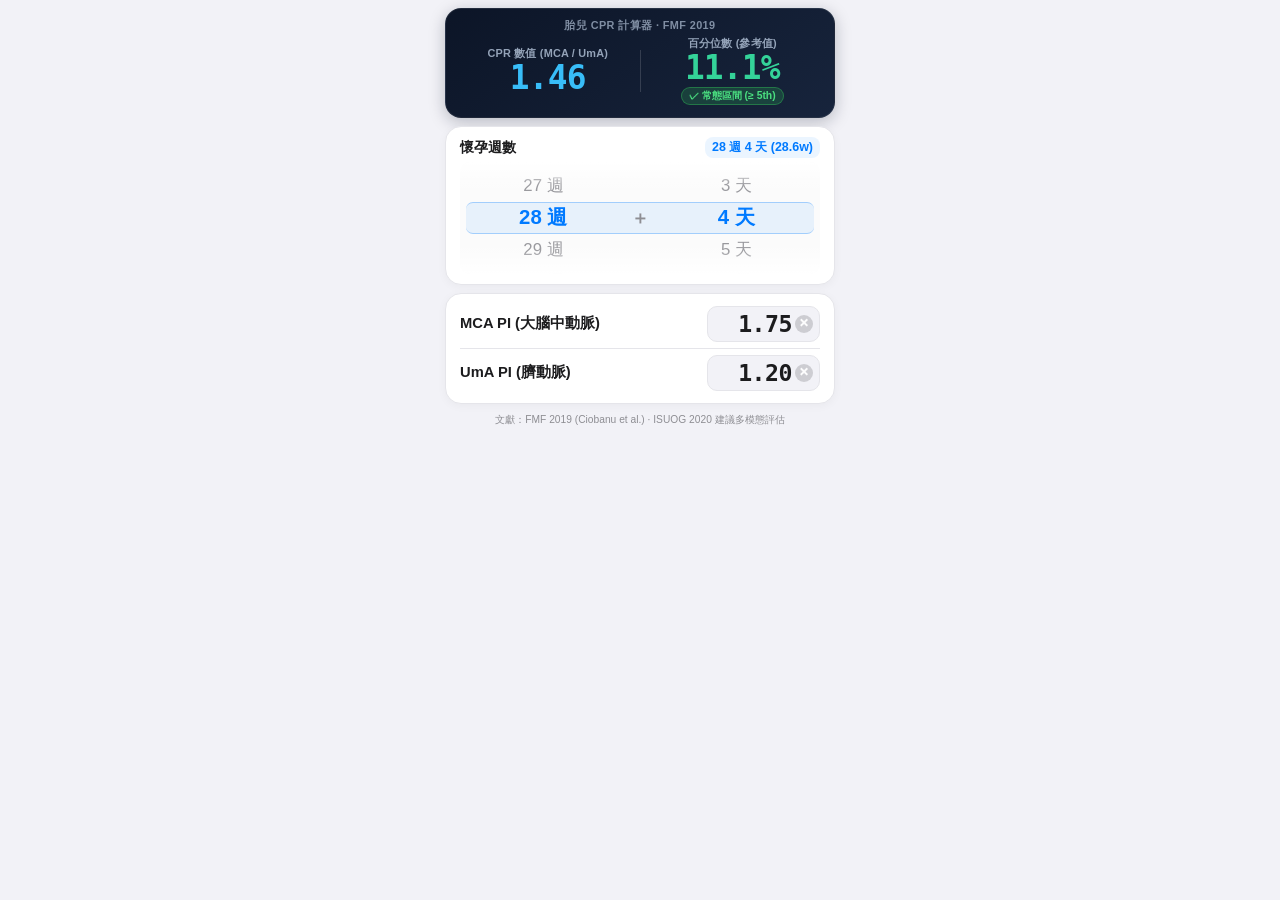
==== ios/FetalDoppler/WebAssets/index.html @ b52ac8c4 "feat(ios-minimal): 建立完整 iOS 原生 Xcode 專案 (SwiftUI + WKWebView Container + 1024x1024 AppIcon + 離線 WebA" ====
<!DOCTYPE html>
<html lang="zh-TW">
<head>
  <meta charset="UTF-8" />
  <meta name="viewport" content="width=device-width, initial-scale=1.0, maximum-scale=1.0, user-scalable=no, viewport-fit=cover" />
  <title>胎兒多普勒 CPR 計算器</title>
  <link rel="stylesheet" href="styles.css" />
</head>
<body class="ios-app-body">

  <div class="app-container">
    
    <!-- 1. 核心結果卡片 (整合標題 ＋ CPR 數值 ＆ 百分位數，極致緊湊) -->
    <header class="result-card">
      <div class="card-top-title">胎兒 CPR 計算器 · FMF 2019</div>

      <div class="result-data-row">
        <!-- CPR 數值 -->
        <div class="result-col">
          <span class="result-label">CPR 數值 (MCA / UmA)</span>
          <div class="result-value" id="res-cpr-val">1.46</div>
        </div>

        <div class="result-divider"></div>

        <!-- 百分位數 -->
        <div class="result-col">
          <span class="result-label">百分位數 (參考值)</span>
          <div class="result-value" id="res-centile-val">22.6%</div>
          <span id="res-status-badge" class="status-badge badge-normal">✓ 常態區間 (≥ 5th)</span>
        </div>
      </div>
    </header>

    <!-- 2. 懷孕週數轉輪 (緊湊型 iOS Wheel Picker，零遮擋) -->
    <section class="ios-card wheel-card">
      <div class="card-header">
        <span class="card-title">懷孕週數</span>
        <span class="card-highlight" id="ga-selected-display">22 週 2 天 (22.3w)</span>
      </div>

      <div class="ios-picker-wrapper">
        <!-- 中心選取光帶 -->
        <div class="picker-selection-indicator"></div>
        <!-- 漸層深度遮罩 -->
        <div class="picker-fade-mask"></div>

        <!-- 週數滾輪 (20 ~ 42 週) -->
        <div class="picker-column" id="picker-col-weeks">
          <div class="picker-wheel" id="wheel-weeks">
            <!-- 由 JavaScript 自動生成 -->
          </div>
        </div>

        <div class="picker-divider">＋</div>

        <!-- 天數滾輪 (0 ~ 6 天) -->
        <div class="picker-column" id="picker-col-days">
          <div class="picker-wheel" id="wheel-days">
            <!-- 由 JavaScript 自動生成 -->
          </div>
        </div>
      </div>
    </section>

    <!-- 3. MCA PI 與 UmA PI 數字輸入群組 (單行緊湊化) -->
    <section class="ios-card inputs-card">
      <div class="doppler-input-row">
        <label class="doppler-title" for="input-mca">MCA PI (大腦中動脈)</label>
        <div class="input-field-box">
          <input type="text" inputmode="decimal" id="input-mca" class="ios-number-input" value="1.75" placeholder="1.75" autocomplete="off" />
          <button type="button" class="btn-clear-input" id="btn-clear-mca" aria-label="清空 MCA PI">✕</button>
        </div>
      </div>

      <div class="row-separator"></div>

      <div class="doppler-input-row">
        <label class="doppler-title" for="input-uma">UmA PI (臍動脈)</label>
        <div class="input-field-box">
          <input type="text" inputmode="decimal" id="input-uma" class="ios-number-input" value="1.20" placeholder="1.20" autocomplete="off" />
          <button type="button" class="btn-clear-input" id="btn-clear-uma" aria-label="清空 UmA PI">✕</button>
        </div>
      </div>
    </section>

    <!-- 頁尾文獻提示 -->
    <footer class="app-footer">
      <p class="citation-text">文獻：FMF 2019 (Ciobanu et al.) · ISUOG 2020 建議多模態評估</p>
    </footer>

  </div>

  <script src="app.bundle.js"></script>
</body>
</html>
---- ios/FetalDoppler/WebAssets/styles.css ----
/* =========================================================================
   極簡版 iPhone 胎兒多普勒 CPR 計算器樣式 (極致緊湊版 Ultra-Compact)
   ========================================================================= */

:root {
  --ios-bg: #f2f2f7;
  --ios-card: #ffffff;
  --ios-card-border: #e5e5ea;
  --ios-label: #8e8e93;
  --ios-text: #1c1c1e;
  --ios-blue: #007aff;
  --ios-green: #34c759;
  --ios-red: #ff3b30;
  --card-shadow: 0 2px 10px rgba(0, 0, 0, 0.04);
}

@media (prefers-color-scheme: dark) {
  :root {
    --ios-bg: #000000;
    --ios-card: #1c1c1e;
    --ios-card-border: #2c2c2e;
    --ios-label: #98989d;
    --ios-text: #f2f2f7;
    --card-shadow: 0 2px 10px rgba(0, 0, 0, 0.35);
  }
}

* {
  box-sizing: border-box;
  -webkit-tap-highlight-color: transparent;
  margin: 0;
  padding: 0;
}

body.ios-app-body {
  font-family: -apple-system, BlinkMacSystemFont, "SF Pro Text", "SF Pro Display", "PingFang TC", "Microsoft JhengHei", sans-serif;
  background-color: var(--ios-bg);
  color: var(--ios-text);
  min-height: 100vh;
  min-height: 100dvh;
  display: flex;
  justify-content: center;
  align-items: flex-start;
  padding-top: max(8px, env(safe-area-inset-top));
  padding-bottom: max(10px, env(safe-area-inset-bottom));
  padding-left: max(12px, env(safe-area-inset-left));
  padding-right: max(12px, env(safe-area-inset-right));
  user-select: none;
  -webkit-user-select: none;
  overflow-x: hidden;
}

.app-container {
  width: 100%;
  max-width: 390px;
  display: flex;
  flex-direction: column;
  gap: 8px;
}

/* 1. 核心結果雙輸出卡片 (整合標題，高度僅 ~80px) */
.result-card {
  background: linear-gradient(145deg, #0c1527 0%, #17243c 100%);
  border-radius: 16px;
  padding: 10px 14px 12px 14px;
  color: #ffffff;
  display: flex;
  flex-direction: column;
  box-shadow: 0 4px 16px rgba(12, 21, 39, 0.25);
  border: 1px solid rgba(255, 255, 255, 0.08);
}

.card-top-title {
  font-size: 0.68rem;
  font-weight: 700;
  color: #94a3b8;
  letter-spacing: 0.4px;
  text-align: center;
  margin-bottom: 4px;
  opacity: 0.85;
}

.result-data-row {
  display: flex;
  align-items: center;
  justify-content: space-between;
  width: 100%;
}

.result-col {
  flex: 1;
  display: flex;
  flex-direction: column;
  align-items: center;
  text-align: center;
}

.result-divider {
  width: 1px;
  height: 42px;
  background: rgba(255, 255, 255, 0.15);
  margin: 0 4px;
}

.result-label {
  font-size: 0.68rem;
  color: #94a3b8;
  font-weight: 600;
  letter-spacing: 0.2px;
  white-space: nowrap;
}

.result-value {
  font-size: 2.05rem;
  font-weight: 800;
  font-family: -apple-system, BlinkMacSystemFont, "SF Pro Rounded", "Roboto", monospace;
  letter-spacing: -0.8px;
  margin: 1px 0;
  line-height: 1;
  color: #38bdf8;
}

#res-centile-val {
  color: #34d399;
}

.status-badge {
  font-size: 0.65rem;
  font-weight: 700;
  padding: 1px 7px;
  border-radius: 12px;
  margin-top: 1px;
  display: inline-block;
  white-space: nowrap;
}

.badge-normal {
  background-color: rgba(52, 199, 89, 0.2);
  color: #4ade80;
  border: 1px solid rgba(52, 199, 89, 0.4);
}

.badge-abnormal {
  background-color: rgba(255, 59, 48, 0.25);
  color: #f87171;
  border: 1px solid rgba(255, 59, 48, 0.4);
}

.badge-unknown {
  background-color: rgba(148, 163, 184, 0.2);
  color: #cbd5e1;
}

/* 通用 iOS 卡片 (緊湊無重疊) */
.ios-card {
  background-color: var(--ios-card);
  border-radius: 16px;
  padding: 10px 14px;
  border: 1px solid var(--ios-card-border);
  box-shadow: var(--card-shadow);
  display: flex;
  flex-direction: column;
}

.card-header {
  display: flex;
  justify-content: space-between;
  align-items: center;
  margin-bottom: 4px;
}

.card-title {
  font-size: 0.88rem;
  font-weight: 600;
  color: var(--ios-text);
}

.card-highlight {
  font-size: 0.78rem;
  font-weight: 700;
  color: var(--ios-blue);
  background-color: rgba(0, 122, 255, 0.08);
  padding: 2px 7px;
  border-radius: 8px;
}

/* 2. 懷孕週數轉輪 (高度精簡為 112px) */
.ios-picker-wrapper {
  position: relative;
  height: 112px;
  display: flex;
  align-items: center;
  justify-content: center;
  overflow: hidden;
  border-radius: 10px;
  background-color: rgba(0, 0, 0, 0.015);
}

/* 中心選取指示框 */
.picker-selection-indicator {
  position: absolute;
  left: 6px;
  right: 6px;
  top: 50%;
  height: 32px;
  transform: translateY(-50%);
  border-radius: 7px;
  background-color: rgba(0, 122, 255, 0.08);
  border-top: 1.5px solid rgba(0, 122, 255, 0.3);
  border-bottom: 1.5px solid rgba(0, 122, 255, 0.3);
  pointer-events: none;
  z-index: 2;
}

/* 漸層深度遮罩 */
.picker-fade-mask {
  position: absolute;
  inset: 0;
  pointer-events: none;
  z-index: 3;
  background: linear-gradient(
    to bottom,
    var(--ios-card) 0%,
    rgba(255, 255, 255, 0.15) 20%,
    rgba(255, 255, 255, 0) 38%,
    rgba(255, 255, 255, 0) 62%,
    rgba(255, 255, 255, 0.15) 80%,
    var(--ios-card) 100%
  );
}

@media (prefers-color-scheme: dark) {
  .picker-fade-mask {
    background: linear-gradient(
      to bottom,
      var(--ios-card) 0%,
      rgba(28, 28, 30, 0.15) 20%,
      rgba(28, 28, 30, 0) 38%,
      rgba(28, 28, 30, 0) 62%,
      rgba(28, 28, 30, 0.15) 80%,
      var(--ios-card) 100%
    );
  }
}

.picker-column {
  flex: 1;
  height: 100%;
  overflow-y: scroll;
  scroll-snap-type: y mandatory;
  -webkit-overflow-scrolling: touch;
  scrollbar-width: none;
  position: relative;
  z-index: 1;
}

.picker-column::-webkit-scrollbar {
  display: none;
}

.picker-wheel {
  padding: 40px 0; /* (112 - 32) / 2 = 40px 精確中心吸附 */
}

.picker-item {
  height: 32px;
  display: flex;
  align-items: center;
  justify-content: center;
  scroll-snap-align: center;
  font-size: 1.05rem;
  font-weight: 500;
  color: var(--ios-label);
  cursor: pointer;
  transition: transform 0.15s ease, color 0.15s ease, opacity 0.15s ease;
  user-select: none;
}

.picker-item.active {
  color: var(--ios-blue);
  font-weight: 700;
  font-size: 1.18rem;
  transform: scale(1.08);
  opacity: 1;
}

.picker-divider {
  font-size: 1.1rem;
  font-weight: 700;
  color: var(--ios-label);
  padding: 0 4px;
  z-index: 4;
}

/* 3. 數字鍵盤輸入卡片 (單行緊湊式) */
.inputs-card {
  padding: 6px 14px;
}

.doppler-input-row {
  display: flex;
  align-items: center;
  justify-content: space-between;
  padding: 6px 0;
}

.doppler-title {
  font-size: 0.92rem;
  font-weight: 600;
  color: var(--ios-text);
  cursor: pointer;
}

.input-field-box {
  background-color: var(--ios-bg);
  border-radius: 10px;
  border: 1.5px solid var(--ios-card-border);
  padding: 1px 6px 1px 8px;
  display: flex;
  align-items: center;
  gap: 3px;
  transition: border-color 0.2s ease, box-shadow 0.2s ease;
}

.input-field-box:focus-within {
  border-color: var(--ios-blue);
  box-shadow: 0 0 0 2.5px rgba(0, 122, 255, 0.15);
  background-color: var(--ios-card);
}

.ios-number-input {
  width: 76px;
  height: 32px;
  border: none;
  background: transparent;
  font-size: 1.45rem;
  font-weight: 700;
  text-align: right;
  color: var(--ios-text);
  outline: none;
  font-family: -apple-system, BlinkMacSystemFont, "SF Pro Rounded", "Roboto", monospace;
  letter-spacing: -0.5px;
}

/* 一鍵清空輸入按鈕 */
.btn-clear-input {
  width: 18px;
  height: 18px;
  border-radius: 50%;
  background-color: #c7c7cc;
  color: #ffffff;
  border: none;
  font-size: 0.65rem;
  font-weight: 700;
  display: flex;
  align-items: center;
  justify-content: center;
  cursor: pointer;
  transition: opacity 0.15s ease, background-color 0.15s ease;
  flex-shrink: 0;
  opacity: 0.85;
}

.btn-clear-input:active {
  opacity: 1;
  background-color: #8e8e93;
}

.row-separator {
  height: 1px;
  background-color: var(--ios-card-border);
  margin: 0;
}

/* 頁尾免責與文獻依據 */
.app-footer {
  text-align: center;
  padding: 2px 8px 4px 8px;
}

.citation-text {
  font-size: 0.64rem;
  color: var(--ios-label);
  line-height: 1.25;
}
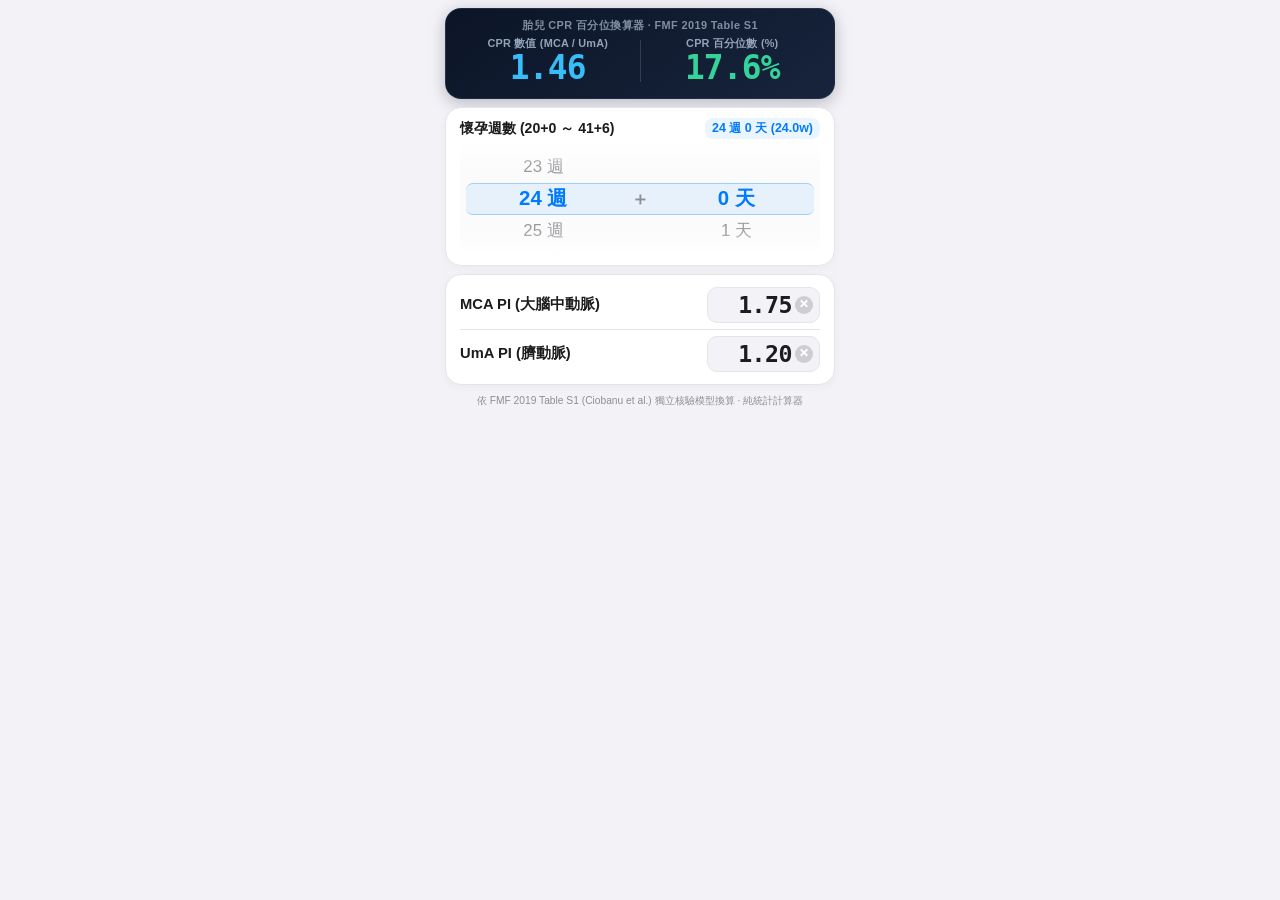
==== commit bbd163f0: "feat(ios-minimal): 依 Codex Audit 指引重構為純 CPR 百分位換算器（Table S1 獨立核驗、移除正常/異常分類、20+0~41+6 嚴格週數、嚴格十進位PI、移除" ====
--- a/ios/FetalDoppler/WebAssets/index.html
+++ b/ios/FetalDoppler/WebAssets/index.html
@@ -3,16 +3,16 @@
 <head>
   <meta charset="UTF-8" />
   <meta name="viewport" content="width=device-width, initial-scale=1.0, maximum-scale=1.0, user-scalable=no, viewport-fit=cover" />
-  <title>胎兒多普勒 CPR 計算器</title>
+  <title>胎兒 CPR 百分位換算器</title>
   <link rel="stylesheet" href="styles.css" />
 </head>
 <body class="ios-app-body">
 
   <div class="app-container">
     
-    <!-- 1. 核心結果卡片 (整合標題 ＋ CPR 數值 ＆ 百分位數，極致緊湊) -->
+    <!-- 1. 核心結果雙輸出卡片 (純數值換算，無任何正常／異常分類) -->
     <header class="result-card">
-      <div class="card-top-title">胎兒 CPR 計算器 · FMF 2019</div>
+      <div class="card-top-title">胎兒 CPR 百分位換算器 · FMF 2019 Table S1</div>
 
       <div class="result-data-row">
         <!-- CPR 數值 -->
@@ -23,20 +23,19 @@
 
         <div class="result-divider"></div>
 
-        <!-- 百分位數 -->
+        <!-- CPR 百分位數 (依 Table S1 獨立核驗模型) -->
         <div class="result-col">
-          <span class="result-label">百分位數 (參考值)</span>
-          <div class="result-value" id="res-centile-val">22.6%</div>
-          <span id="res-status-badge" class="status-badge badge-normal">✓ 常態區間 (≥ 5th)</span>
+          <span class="result-label">CPR 百分位數 (%)</span>
+          <div class="result-value" id="res-centile-val">17.6%</div>
         </div>
       </div>
     </header>
 
-    <!-- 2. 懷孕週數轉輪 (緊湊型 iOS Wheel Picker，零遮擋) -->
+    <!-- 2. 懷孕週數轉輪 (嚴格限定 20+0 ～ 41+6) -->
     <section class="ios-card wheel-card">
       <div class="card-header">
-        <span class="card-title">懷孕週數</span>
-        <span class="card-highlight" id="ga-selected-display">22 週 2 天 (22.3w)</span>
+        <span class="card-title">懷孕週數 (20+0 ～ 41+6)</span>
+        <span class="card-highlight" id="ga-selected-display">24 週 0 天 (24.0w)</span>
       </div>
 
       <div class="ios-picker-wrapper">
@@ -45,10 +44,10 @@
         <!-- 漸層深度遮罩 -->
         <div class="picker-fade-mask"></div>
 
-        <!-- 週數滾輪 (20 ~ 42 週) -->
+        <!-- 週數滾輪 (20 ~ 41 週) -->
         <div class="picker-column" id="picker-col-weeks">
           <div class="picker-wheel" id="wheel-weeks">
-            <!-- 由 JavaScript 自動生成 -->
+            <!-- 由 JavaScript 自動生成 20 至 41 -->
           </div>
         </div>
 
@@ -57,18 +56,18 @@
         <!-- 天數滾輪 (0 ~ 6 天) -->
         <div class="picker-column" id="picker-col-days">
           <div class="picker-wheel" id="wheel-days">
-            <!-- 由 JavaScript 自動生成 -->
+            <!-- 由 JavaScript 自動生成 0 至 6 -->
           </div>
         </div>
       </div>
     </section>
 
-    <!-- 3. MCA PI 與 UmA PI 數字輸入群組 (單行緊湊化) -->
+    <!-- 3. MCA PI 與 UmA PI 嚴格十進位輸入群組 -->
     <section class="ios-card inputs-card">
       <div class="doppler-input-row">
         <label class="doppler-title" for="input-mca">MCA PI (大腦中動脈)</label>
         <div class="input-field-box">
-          <input type="text" inputmode="decimal" id="input-mca" class="ios-number-input" value="1.75" placeholder="1.75" autocomplete="off" />
+          <input type="text" inputmode="decimal" id="input-mca" class="ios-number-input" value="1.75" placeholder="0.10–5.00" autocomplete="off" />
           <button type="button" class="btn-clear-input" id="btn-clear-mca" aria-label="清空 MCA PI">✕</button>
         </div>
       </div>
@@ -78,15 +77,15 @@
       <div class="doppler-input-row">
         <label class="doppler-title" for="input-uma">UmA PI (臍動脈)</label>
         <div class="input-field-box">
-          <input type="text" inputmode="decimal" id="input-uma" class="ios-number-input" value="1.20" placeholder="1.20" autocomplete="off" />
+          <input type="text" inputmode="decimal" id="input-uma" class="ios-number-input" value="1.20" placeholder="0.10–5.00" autocomplete="off" />
           <button type="button" class="btn-clear-input" id="btn-clear-uma" aria-label="清空 UmA PI">✕</button>
         </div>
       </div>
     </section>
 
-    <!-- 頁尾文獻提示 -->
+    <!-- 頁尾文獻標示 (純統計參考模型，零病患資料儲存) -->
     <footer class="app-footer">
-      <p class="citation-text">文獻：FMF 2019 (Ciobanu et al.) · ISUOG 2020 建議多模態評估</p>
+      <p class="citation-text">依 FMF 2019 Table S1 (Ciobanu et al.) 獨立核驗模型換算 · 純統計計算器</p>
     </footer>
 
   </div>
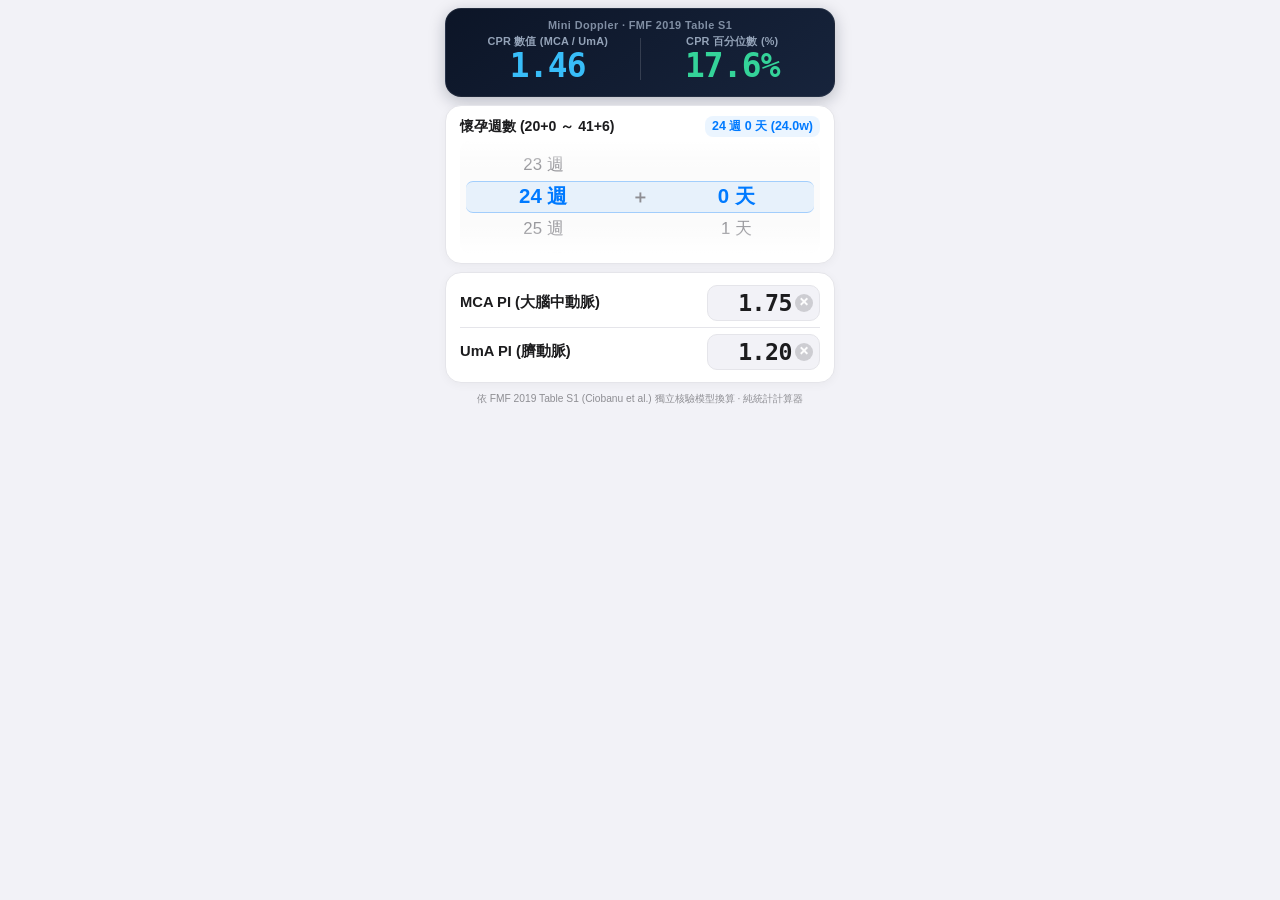
==== commit fcfde54d: "chore: 將專案與分支正式命名為 ios-mini-doppler，更新 App 顯示名稱為 Mini Doppler" ====
--- a/ios/FetalDoppler/WebAssets/index.html
+++ b/ios/FetalDoppler/WebAssets/index.html
@@ -3,7 +3,7 @@
 <head>
   <meta charset="UTF-8" />
   <meta name="viewport" content="width=device-width, initial-scale=1.0, maximum-scale=1.0, user-scalable=no, viewport-fit=cover" />
-  <title>胎兒 CPR 百分位換算器</title>
+  <title>Mini Doppler · 胎兒 CPR 換算器</title>
   <link rel="stylesheet" href="styles.css" />
 </head>
 <body class="ios-app-body">
@@ -12,7 +12,7 @@
     
     <!-- 1. 核心結果雙輸出卡片 (純數值換算，無任何正常／異常分類) -->
     <header class="result-card">
-      <div class="card-top-title">胎兒 CPR 百分位換算器 · FMF 2019 Table S1</div>
+      <div class="card-top-title">Mini Doppler · FMF 2019 Table S1</div>
 
       <div class="result-data-row">
         <!-- CPR 數值 -->
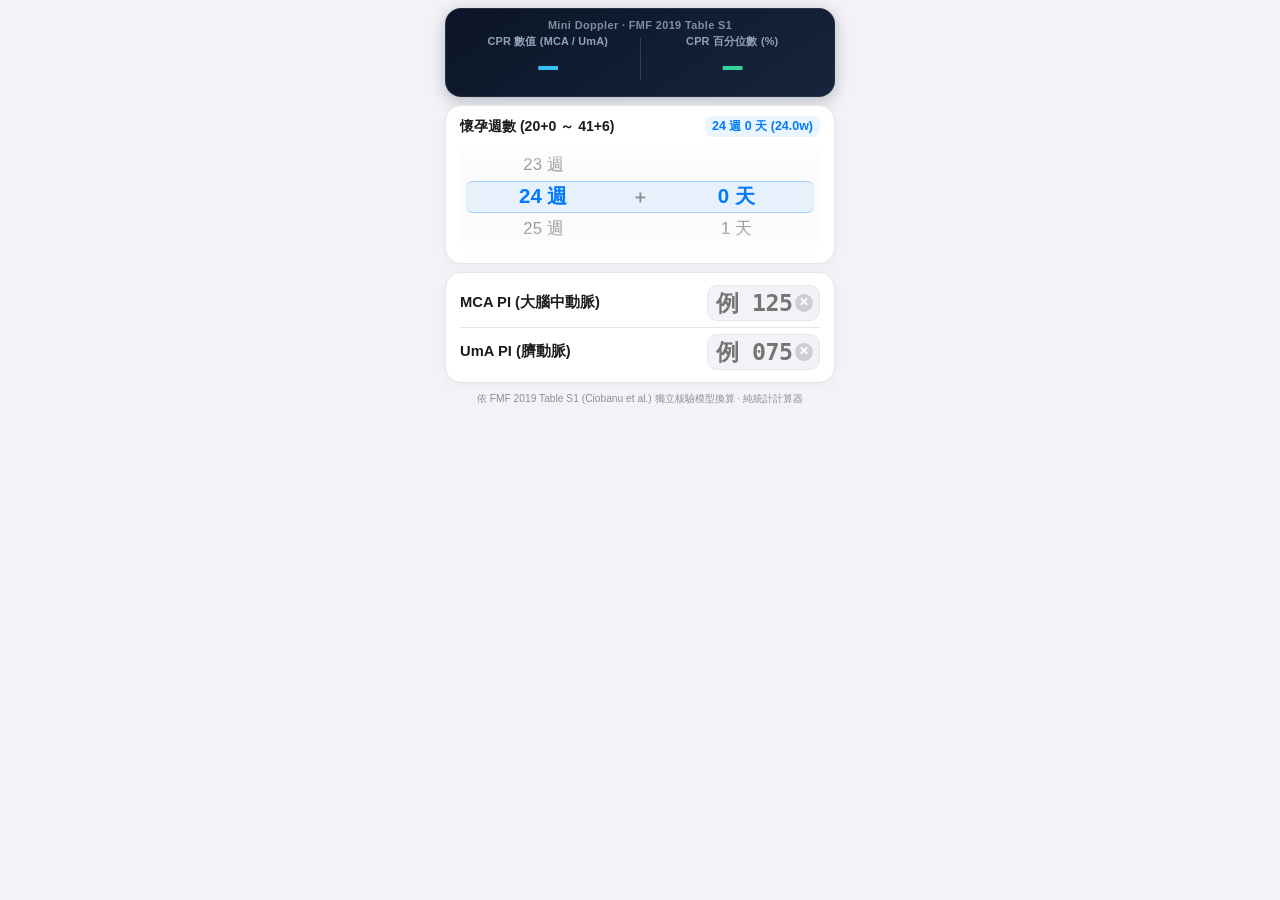
==== commit 045c206f: "release: Mini Doppler 1.0.0" ====
--- a/ios/FetalDoppler/WebAssets/index.html
+++ b/ios/FetalDoppler/WebAssets/index.html
@@ -18,7 +18,7 @@
         <!-- CPR 數值 -->
         <div class="result-col">
           <span class="result-label">CPR 數值 (MCA / UmA)</span>
-          <div class="result-value" id="res-cpr-val">1.46</div>
+          <div class="result-value" id="res-cpr-val">—</div>
         </div>
 
         <div class="result-divider"></div>
@@ -26,7 +26,7 @@
         <!-- CPR 百分位數 (依 Table S1 獨立核驗模型) -->
         <div class="result-col">
           <span class="result-label">CPR 百分位數 (%)</span>
-          <div class="result-value" id="res-centile-val">17.6%</div>
+          <div class="result-value" id="res-centile-val">—</div>
         </div>
       </div>
     </header>
@@ -67,7 +67,7 @@
       <div class="doppler-input-row">
         <label class="doppler-title" for="input-mca">MCA PI (大腦中動脈)</label>
         <div class="input-field-box">
-          <input type="text" inputmode="decimal" id="input-mca" class="ios-number-input" value="1.75" placeholder="0.10–5.00" autocomplete="off" />
+          <input type="text" inputmode="decimal" id="input-mca" class="ios-number-input" value="" placeholder="例 125 → 1.25" autocomplete="off" />
           <button type="button" class="btn-clear-input" id="btn-clear-mca" aria-label="清空 MCA PI">✕</button>
         </div>
       </div>
@@ -77,7 +77,7 @@
       <div class="doppler-input-row">
         <label class="doppler-title" for="input-uma">UmA PI (臍動脈)</label>
         <div class="input-field-box">
-          <input type="text" inputmode="decimal" id="input-uma" class="ios-number-input" value="1.20" placeholder="0.10–5.00" autocomplete="off" />
+          <input type="text" inputmode="decimal" id="input-uma" class="ios-number-input" value="" placeholder="例 075 → 0.75" autocomplete="off" />
           <button type="button" class="btn-clear-input" id="btn-clear-uma" aria-label="清空 UmA PI">✕</button>
         </div>
       </div>
